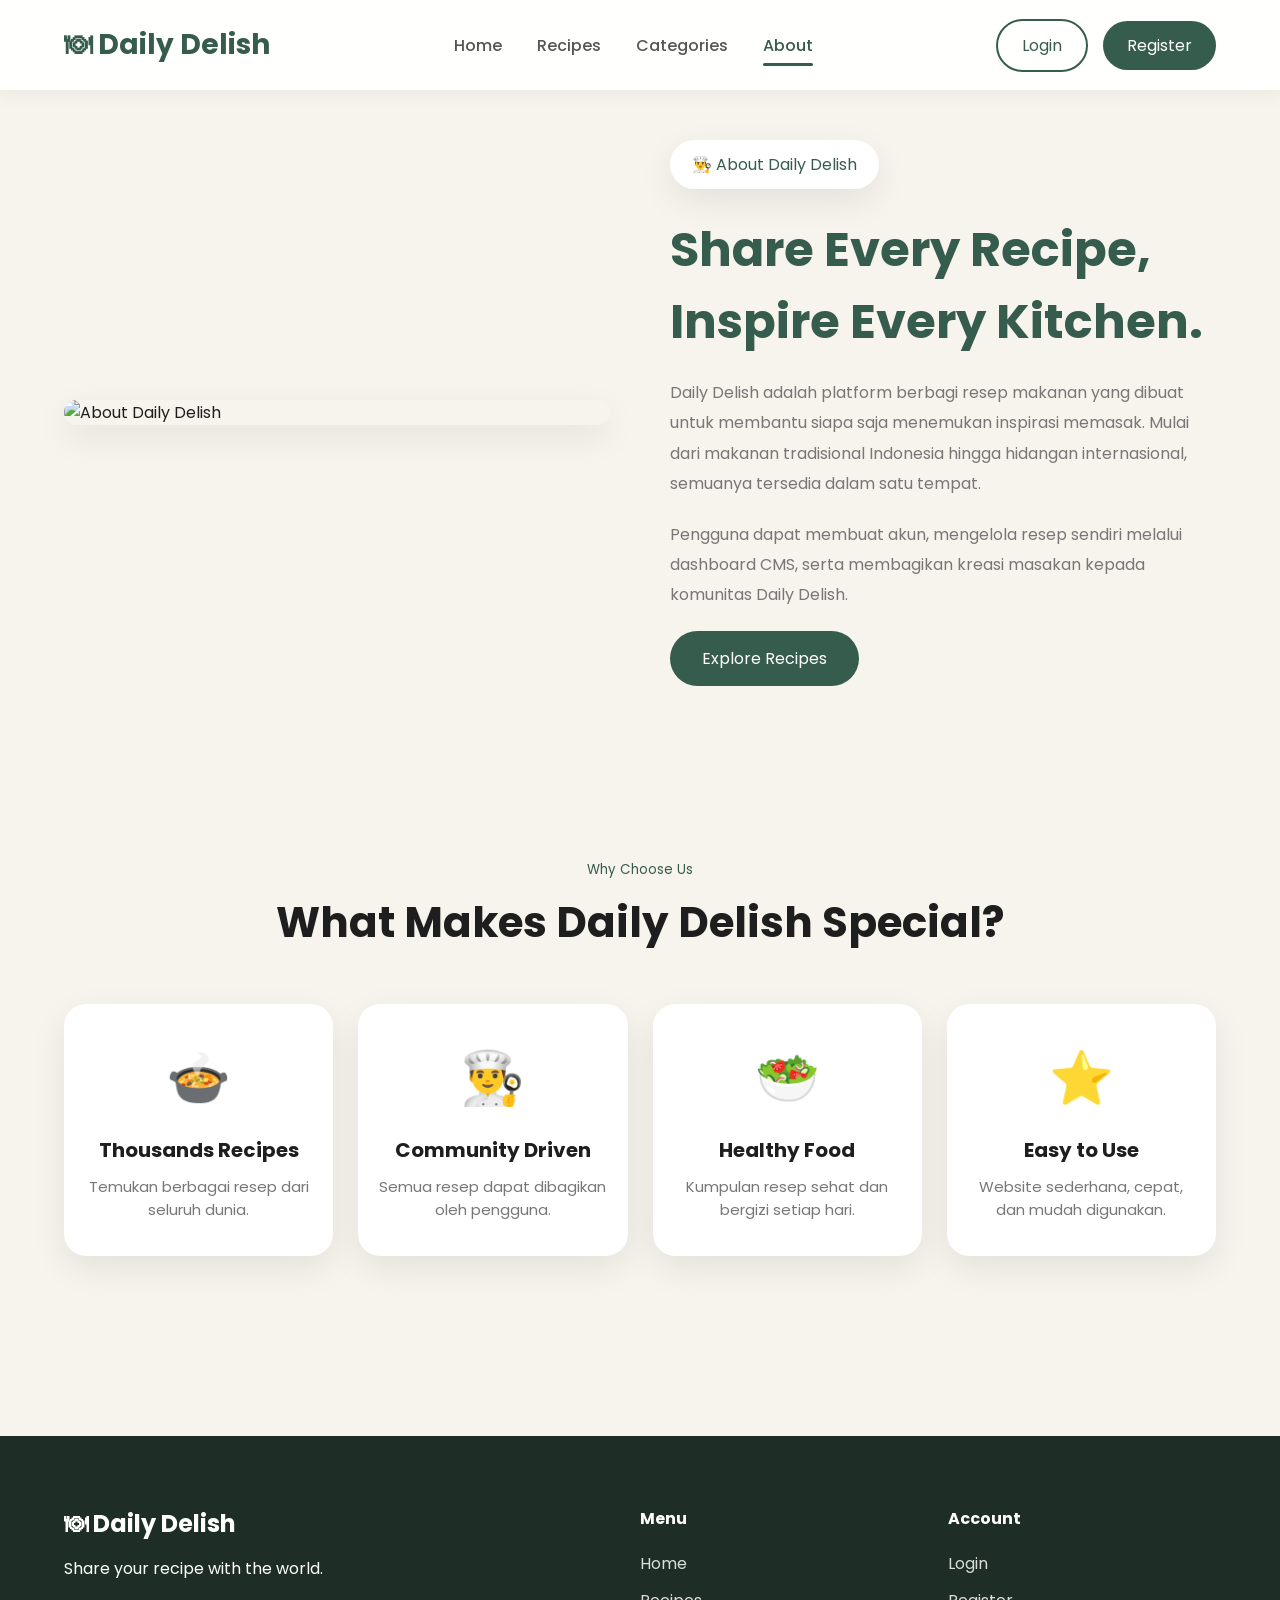
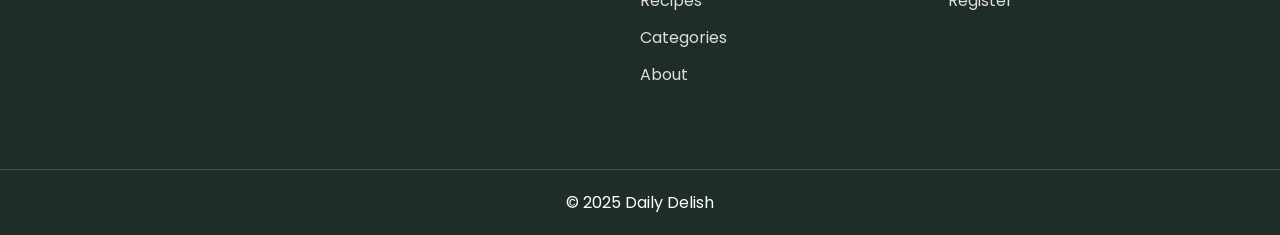
==== about.html @ 96f1b732 "Create about.html" ====
<!DOCTYPE html>
<html lang="id">

<head>

    <meta charset="UTF-8">

    <meta name="viewport" content="width=device-width, initial-scale=1.0">

    <title>About | Daily Delish</title>

    <link rel="stylesheet" href="css/style.css">

    <link href="https://fonts.googleapis.com/css2?family=Poppins:wght@300;400;500;600;700;800&display=swap" rel="stylesheet">

</head>

<body>

<header>

    <div class="container navbar">

        <div class="logo">

            🍽 Daily Delish

        </div>

        <nav>

            <a href="index.html">Home</a>

            <a href="recipes.html">Recipes</a>

            <a href="categories.html">Categories</a>

            <a href="about.html" class="active">About</a>

        </nav>

        <div class="menu">

            <a href="login.html" class="login-btn">Login</a>

            <a href="register.html" class="register-btn">Register</a>

        </div>

    </div>

</header>

<section class="about-section">

    <div class="container about-grid">

        <div>

            <img src="assets/images/about.jpg" alt="About Daily Delish">

        </div>

        <div class="about-text">

            <span class="tag">

                👨‍🍳 About Daily Delish

            </span>

            <h1>

                Share Every Recipe,
                Inspire Every Kitchen.

            </h1>

            <p>

                Daily Delish adalah platform berbagi resep makanan yang dibuat
                untuk membantu siapa saja menemukan inspirasi memasak.
                Mulai dari makanan tradisional Indonesia hingga hidangan
                internasional, semuanya tersedia dalam satu tempat.

            </p>

            <p>

                Pengguna dapat membuat akun, mengelola resep sendiri melalui
                dashboard CMS, serta membagikan kreasi masakan kepada
                komunitas Daily Delish.

            </p>

            <button class="primary">

                Explore Recipes

            </button>

        </div>

    </div>

</section>

<section>

    <div class="container">

        <div class="title-center">

            <small>Why Choose Us</small>

            <h2>What Makes Daily Delish Special?</h2>

        </div>

        <div class="category-grid">

            <div class="category-card">

                <span>🍲</span>

                <h3>Thousands Recipes</h3>

                <p>Temukan berbagai resep dari seluruh dunia.</p>

            </div>

            <div class="category-card">

                <span>👨‍🍳</span>

                <h3>Community Driven</h3>

                <p>Semua resep dapat dibagikan oleh pengguna.</p>

            </div>

            <div class="category-card">

                <span>🥗</span>

                <h3>Healthy Food</h3>

                <p>Kumpulan resep sehat dan bergizi setiap hari.</p>

            </div>

            <div class="category-card">

                <span>⭐</span>

                <h3>Easy to Use</h3>

                <p>Website sederhana, cepat, dan mudah digunakan.</p>

            </div>

        </div>

    </div>

</section>

<footer>

    <div class="container footer">

        <div>

            <h2>🍽 Daily Delish</h2>

            <p>Share your recipe with the world.</p>

        </div>

        <div>

            <h4>Menu</h4>

            <a href="index.html">Home</a>

            <a href="recipes.html">Recipes</a>

            <a href="categories.html">Categories</a>

            <a href="about.html">About</a>

        </div>

        <div>

            <h4>Account</h4>

            <a href="login.html">Login</a>

            <a href="register.html">Register</a>

        </div>

    </div>

    <div class="copyright">

        © 2025 Daily Delish

    </div>

</footer>

</body>

</html>
---- css/style.css ----
/* ===================================
   DAILY DELISH V2.0
=================================== */

@import url('https://fonts.googleapis.com/css2?family=Poppins:wght@300;400;500;600;700;800&display=swap');

/* ==========================
        ROOT
========================== */

:root{

    --primary:#355C4D;
    --primary-dark:#28463A;
    --secondary:#F7F3ED;
    --white:#FFFFFF;
    --black:#1E1E1E;
    --gray:#777777;
    --light:#F9F9F9;
    --orange:#F5A623;

    --radius:22px;

    --shadow:0 12px 35px rgba(0,0,0,.08);

}

/* ==========================
        RESET
========================== */

*{

    margin:0;
    padding:0;
    box-sizing:border-box;

}

html{

    scroll-behavior:smooth;

}

body{

    font-family:"Poppins",sans-serif;
    background:var(--secondary);
    color:var(--black);
    overflow-x:hidden;

}

img{

    width:100%;
    display:block;

}

a{

    text-decoration:none;
    color:inherit;

}

button{

    border:none;
    outline:none;
    cursor:pointer;
    font-family:"Poppins",sans-serif;

}

.container{

    width:90%;
    max-width:1200px;
    margin:auto;

}

/* ==========================
        NAVBAR
========================== */

header{

    position:fixed;
    top:0;
    left:0;
    width:100%;
    height:90px;

    background:rgba(255,255,255,.95);

    backdrop-filter:blur(12px);

    z-index:999;

    box-shadow:0 4px 20px rgba(0,0,0,.05);

}

.navbar{

    height:90px;

    display:flex;

    justify-content:space-between;

    align-items:center;

}

.logo{

    font-size:28px;

    font-weight:700;

    color:var(--primary);

}

nav{

    display:flex;

    gap:35px;

}

nav a{

    position:relative;

    color:#555;

    font-weight:500;

    transition:.3s;

}

nav a:hover{

    color:var(--primary);

}

nav a.active{

    color:var(--primary);

}

nav a.active::after,

nav a:hover::after{

    content:"";

    position:absolute;

    left:0;

    bottom:-8px;

    width:100%;

    height:3px;

    background:var(--primary);

    border-radius:20px;

}

.menu{

    display:flex;

    align-items:center;

    gap:15px;

}

.login-btn{

    padding:12px 24px;

    border:2px solid var(--primary);

    border-radius:50px;

    color:var(--primary);

    transition:.3s;

}

.login-btn:hover{

    background:var(--primary);

    color:white;

}

.register-btn{

    padding:12px 24px;

    background:var(--primary);

    color:white;

    border-radius:50px;

    transition:.3s;

}

.register-btn:hover{

    background:var(--primary-dark);

}

/* ==========================
          HERO
========================== */

.hero{

    padding-top:150px;

    padding-bottom:100px;

}

.hero-container{

    display:grid;

    grid-template-columns:repeat(2,1fr);

    align-items:center;

    gap:70px;

}

.tag{

    display:inline-block;

    padding:12px 22px;

    background:white;

    border-radius:50px;

    color:var(--primary);

    box-shadow:var(--shadow);

    margin-bottom:25px;

}

.hero-left h1{

    font-size:68px;

    line-height:78px;

    margin-bottom:25px;

}

.hero-left p{

    color:var(--gray);

    line-height:1.8;

    margin-bottom:35px;

}

.hero-button{

    display:flex;

    gap:20px;

}

.primary{

    padding:15px 32px;

    background:var(--primary);

    color:white;

    border-radius:50px;

    font-size:16px;

    transition:.3s;

}

.primary:hover{

    background:var(--primary-dark);

}

.secondary{

    padding:15px 32px;

    border-radius:50px;

    border:2px solid var(--primary);

    background:white;

    color:var(--primary);

    transition:.3s;

}

.secondary:hover{

    background:var(--primary);

    color:white;

}

.hero-right img{

    border-radius:30px;

    box-shadow:var(--shadow);

}

/* ==========================
        SECTION TITLE
========================== */

section{

    padding:90px 0;

}

.title{

    display:flex;

    justify-content:space-between;

    align-items:flex-end;

    margin-bottom:40px;

}

.title small{

    color:var(--primary);

}

.title h2{

    font-size:42px;

    margin-top:10px;

}

.title a{

    color:var(--primary);

    font-weight:600;

}

.title-center{

    text-align:center;

    margin-bottom:50px;

}

.title-center small{

    color:var(--primary);

}

.title-center h2{

    font-size:42px;

    margin-top:10px;

}

/* ==========================
      RECIPE CARD
========================== */

.recipe-list{

    display:grid;

    grid-template-columns:repeat(auto-fit,minmax(280px,1fr));

    gap:30px;

}

.recipe-card{

    background:white;

    border-radius:25px;

    overflow:hidden;

    box-shadow:var(--shadow);

    transition:.35s;

}

.recipe-card:hover{

    transform:translateY(-8px);

}

.recipe-card img{

    width:100%;

    height:220px;

    object-fit:cover;

}

.recipe-content{

    padding:22px;

}

.recipe-content h3{

    font-size:22px;

    margin-bottom:12px;

}

.recipe-content p{

    color:var(--gray);

    line-height:1.7;

    margin-bottom:18px;

}

.recipe-info{

    display:flex;

    justify-content:space-between;

    align-items:center;

    margin-bottom:20px;

    color:var(--gray);

    font-size:15px;

}

.recipe-content .primary{

    width:100%;

}


/* ==========================
      CATEGORY
========================== */

.category-grid{

    display:grid;

    grid-template-columns:repeat(auto-fit,minmax(180px,1fr));

    gap:25px;

}

.category-card{

    background:white;

    border-radius:22px;

    padding:35px 20px;

    text-align:center;

    box-shadow:var(--shadow);

    cursor:pointer;

    transition:.35s;

}

.category-card:hover{

    transform:translateY(-8px);

}

.category-card span{

    display:block;

    font-size:52px;

    margin-bottom:18px;

}

.category-card h3{

    font-size:20px;

    margin-bottom:10px;

}

.category-card p{

    color:var(--gray);

    font-size:15px;

}


/* ==========================
      NEWSLETTER
========================== */

.newsletter-box{

    background:var(--primary);

    color:white;

    border-radius:30px;

    padding:60px;

    display:flex;

    justify-content:space-between;

    align-items:center;

    gap:40px;

}

.newsletter-box h2{

    font-size:36px;

    margin-bottom:10px;

}

.newsletter-box p{

    color:#f1f1f1;

}

.newsletter-box form{

    display:flex;

    width:100%;

    max-width:500px;

}

.newsletter-box input{

    flex:1;

    padding:18px;

    border:none;

    border-radius:15px 0 0 15px;

    font-size:15px;

}

.newsletter-box input:focus{

    outline:none;

}

.newsletter-box button{

    padding:18px 28px;

    background:var(--orange);

    color:white;

    border-radius:0 15px 15px 0;

    font-weight:600;

}


/* ==========================
      FOOTER
========================== */

footer{

    background:#1f2d27;

    color:white;

    margin-top:90px;

}

.footer{

    display:grid;

    grid-template-columns:2fr 1fr 1fr;

    gap:40px;

    padding:70px 0;

}

.footer h2{

    margin-bottom:15px;

}

.footer h4{

    margin-bottom:20px;

}

.footer a{

    display:block;

    color:#ddd;

    margin-bottom:12px;

    transition:.3s;

}

.footer a:hover{

    color:white;

}

.copyright{

    text-align:center;

    padding:20px;

    border-top:1px solid rgba(255,255,255,.15);

}


/* ==========================
      RESPONSIVE HOME
========================== */

@media(max-width:992px){

.hero-container{

    grid-template-columns:1fr;

}

.hero-left{

    text-align:center;

}

.hero-button{

    justify-content:center;

}

.hero-left h1{

    font-size:52px;

    line-height:60px;

}

.newsletter-box{

    flex-direction:column;

    text-align:center;

}

.footer{

    grid-template-columns:1fr;

    text-align:center;

}

}

@media(max-width:768px){

.navbar{

    flex-direction:column;

    justify-content:center;

    gap:18px;

    height:auto;

    padding:20px 0;

}

nav{

    flex-wrap:wrap;

    justify-content:center;

}

.menu{

    justify-content:center;

}

.hero{

    padding-top:220px;

}

.hero-left h1{

    font-size:40px;

    line-height:48px;

}

.newsletter-box{

    padding:35px;

}

.newsletter-box form{

    flex-direction:column;

}

.newsletter-box input{

    width:100%;

    border-radius:15px;

    margin-bottom:12px;

}

.newsletter-box button{

    width:100%;

    border-radius:15px;

}

}

/* ==========================
        LOGIN & REGISTER
========================== */

.login-page{

    background:var(--secondary);
    min-height:100vh;

    display:flex;

    justify-content:center;

    align-items:center;

    padding:40px;

}

.login-wrapper{

    width:1100px;

    background:white;

    border-radius:30px;

    overflow:hidden;

    display:grid;

    grid-template-columns:1fr 1fr;

    box-shadow:var(--shadow);

}

.login-image{

    background:var(--primary);

    display:flex;

    justify-content:center;

    align-items:center;

    padding:50px;

}

.login-image img{

    width:90%;
    max-width:420px;

}

.login-card{

    padding:60px;

}

.login-logo{

    text-align:center;

    margin-bottom:35px;

}

.login-logo h2{

    font-size:34px;

    margin-top:15px;

}

.login-logo p{

    color:var(--gray);

    margin-top:8px;

}

.input-group{

    margin-bottom:22px;

}

.input-group label{

    display:block;

    margin-bottom:10px;

    font-weight:600;

}

.input-group input,

.input-group textarea,

.input-group select{

    width:100%;

    padding:15px;

    border:2px solid #ddd;

    border-radius:15px;

    font-size:15px;

    font-family:Poppins;

    transition:.3s;

}

.input-group textarea{

    resize:vertical;

    min-height:140px;

}

.input-group input:focus,

.input-group textarea:focus,

.input-group select:focus{

    outline:none;

    border-color:var(--primary);

}

.login-submit{

    width:100%;

    padding:18px;

    border-radius:15px;

    background:var(--primary);

    color:white;

    font-size:16px;

    font-weight:600;

    transition:.3s;

}

.login-submit:hover{

    background:var(--primary-dark);

}

.register-link{

    text-align:center;

    margin-top:25px;

}

.register-link a{

    color:var(--primary);

    font-weight:600;

}


/* ==========================
        DASHBOARD
========================== */

.dashboard-page{

    background:var(--secondary);

}

.dashboard{

    display:grid;

    grid-template-columns:270px 1fr;

    min-height:100vh;

}


/* Sidebar */

.sidebar{

    background:var(--primary);

    color:white;

    padding:35px;

}

.brand{

    font-size:28px;

    font-weight:700;

    margin-bottom:45px;

}

.sidebar ul{

    list-style:none;

}

.sidebar li{

    padding:16px 18px;

    border-radius:15px;

    margin-bottom:10px;

    cursor:pointer;

    transition:.3s;

}

.sidebar li:hover,

.sidebar li.active{

    background:rgba(255,255,255,.15);

}


/* Content */

.content{

    padding:40px;

}

.topbar{

    display:flex;

    justify-content:space-between;

    align-items:center;

    margin-bottom:30px;

}


/* ==========================
        SEARCH
========================== */

.dashboard-search{

    margin-bottom:30px;

}

.dashboard-search input{

    width:100%;

    max-width:420px;

    padding:15px 20px;

    border:2px solid #ddd;

    border-radius:15px;

    font-size:15px;

}

.dashboard-search input:focus{

    outline:none;

    border-color:var(--primary);

}


/* ==========================
        STAT CARD
========================== */

.stats{

    display:grid;

    grid-template-columns:repeat(3,1fr);

    gap:20px;

    margin-bottom:35px;

}

.stat-card{

    background:white;

    border-radius:22px;

    padding:30px;

    box-shadow:var(--shadow);

}

.stat-card h3{

    font-size:42px;

    color:var(--primary);

}

.stat-card p{

    color:var(--gray);

    margin-top:8px;

}


/* ==========================
        TABLE
========================== */

.table-box{

    background:white;

    padding:25px;

    border-radius:22px;

    box-shadow:var(--shadow);

}

.table-header{

    display:flex;

    justify-content:space-between;

    align-items:center;

    margin-bottom:20px;

}

table{

    width:100%;

    border-collapse:collapse;

}

th{

    text-align:left;

    padding:15px;

    border-bottom:2px solid #eee;

}

td{

    padding:15px;

    border-bottom:1px solid #eee;

}

td img{

    width:80px;

    height:80px;

    object-fit:cover;

    border-radius:12px;

}

.edit{

    background:#F5A623;

    color:white;

    padding:10px 16px;

    border-radius:10px;

    margin-right:8px;

}

.delete{

    background:#E74C3C;

    color:white;

    padding:10px 16px;

    border-radius:10px;

}


/* ==========================
      FORM CARD
========================== */

.form-card{

    background:white;

    padding:35px;

    border-radius:25px;

    box-shadow:var(--shadow);

    margin-top:25px;

}


/* ==========================
      IMAGE PREVIEW
========================== */

.image-preview{

    margin-top:20px;

}

.image-preview img{

    width:100%;

    max-width:350px;

    height:220px;

    object-fit:cover;

    border-radius:20px;

    border:2px dashed #ddd;

}


/* ==========================
      RESPONSIVE
========================== */

@media(max-width:992px){

.dashboard{

    grid-template-columns:1fr;

}

.sidebar{

    display:none;

}

.stats{

    grid-template-columns:1fr;

}

.topbar{

    flex-direction:column;

    align-items:flex-start;

    gap:20px;

}

.login-wrapper{

    grid-template-columns:1fr;

}

.login-image{

    display:none;

}

}

@media(max-width:768px){

.content{

    padding:20px;

}

.table-box{

    overflow-x:auto;

}

table{

    min-width:700px;

}

}

/* ===================================
      RECIPE DETAIL
=================================== */

.recipe-detail{

    padding:140px 0 80px;

}

.recipe-detail .container{

    display:grid;

    grid-template-columns:1fr 1fr;

    gap:60px;

    align-items:start;

}

.detail-image img{

    width:100%;

    border-radius:25px;

    box-shadow:var(--shadow);

}

.detail-content h1{

    font-size:48px;

    margin-bottom:20px;

    color:var(--primary);

}

.detail-content p{

    line-height:1.8;

    color:var(--gray);

    margin-bottom:20px;

}

.detail-info{

    display:flex;

    flex-wrap:wrap;

    gap:15px;

    margin-bottom:25px;

}

.detail-info span{

    background:white;

    padding:10px 18px;

    border-radius:50px;

    box-shadow:var(--shadow);

    font-size:14px;

}

.detail-content h2{

    margin-top:30px;

    margin-bottom:15px;

    color:var(--primary);

}

.detail-content ul{

    padding-left:20px;

}

.detail-content li{

    margin-bottom:12px;

    line-height:1.8;

}

/* ===================================
        RECIPES PAGE
=================================== */

.catalog-hero{

    padding:140px 0 60px;

    text-align:center;

}

.catalog-hero h1{

    font-size:50px;

    color:var(--primary);

    margin-bottom:15px;

}

.catalog-hero p{

    color:var(--gray);

    max-width:650px;

    margin:auto;

}

.catalog-search{

    display:flex;

    justify-content:center;

    margin-bottom:50px;

}

.catalog-search input{

    width:100%;

    max-width:550px;

    padding:16px 20px;

    border:2px solid #ddd;

    border-radius:50px;

    font-size:16px;

}

.catalog-search input:focus{

    outline:none;

    border-color:var(--primary);

}

/* ===================================
      ABOUT PAGE
=================================== */

.about-section{

    padding:140px 0 80px;

}

.about-grid{

    display:grid;

    grid-template-columns:1fr 1fr;

    gap:60px;

    align-items:center;

}

.about-grid img{

    border-radius:30px;

    box-shadow:var(--shadow);

}

.about-text h1{

    font-size:48px;

    color:var(--primary);

    margin-bottom:20px;

}

.about-text p{

    color:var(--gray);

    line-height:1.9;

    margin-bottom:20px;

}

/* ===================================
      CONTACT PAGE
=================================== */

.contact-section{

    padding:140px 0 80px;

}

.contact-card{

    max-width:800px;

    margin:auto;

    background:white;

    padding:50px;

    border-radius:30px;

    box-shadow:var(--shadow);

}

.contact-card h1{

    text-align:center;

    margin-bottom:15px;

    color:var(--primary);

}

.contact-card p{

    text-align:center;

    color:var(--gray);

    margin-bottom:35px;

}

.contact-card textarea{

    min-height:180px;

}

.contact-card button{

    width:100%;

}

/* ===================================
      ANIMATION
=================================== */

.fade-up{

    animation:fadeUp .8s ease;

}

@keyframes fadeUp{

    from{

        opacity:0;

        transform:translateY(40px);

    }

    to{

        opacity:1;

        transform:translateY(0);

    }

}

/* ===================================
      SCROLLBAR
=================================== */

::-webkit-scrollbar{

    width:10px;

}

::-webkit-scrollbar-track{

    background:#ececec;

}

::-webkit-scrollbar-thumb{

    background:var(--primary);

    border-radius:20px;

}

::-webkit-scrollbar-thumb:hover{

    background:var(--primary-dark);

}

/* ===================================
      MOBILE
=================================== */

@media(max-width:900px){

.recipe-detail .container{

grid-template-columns:1fr;

}

.about-grid{

grid-template-columns:1fr;

}

.detail-content h1{

font-size:36px;

}

.about-text h1{

font-size:36px;

}

.catalog-hero h1{

font-size:38px;

}

.contact-card{

padding:30px;

}

}
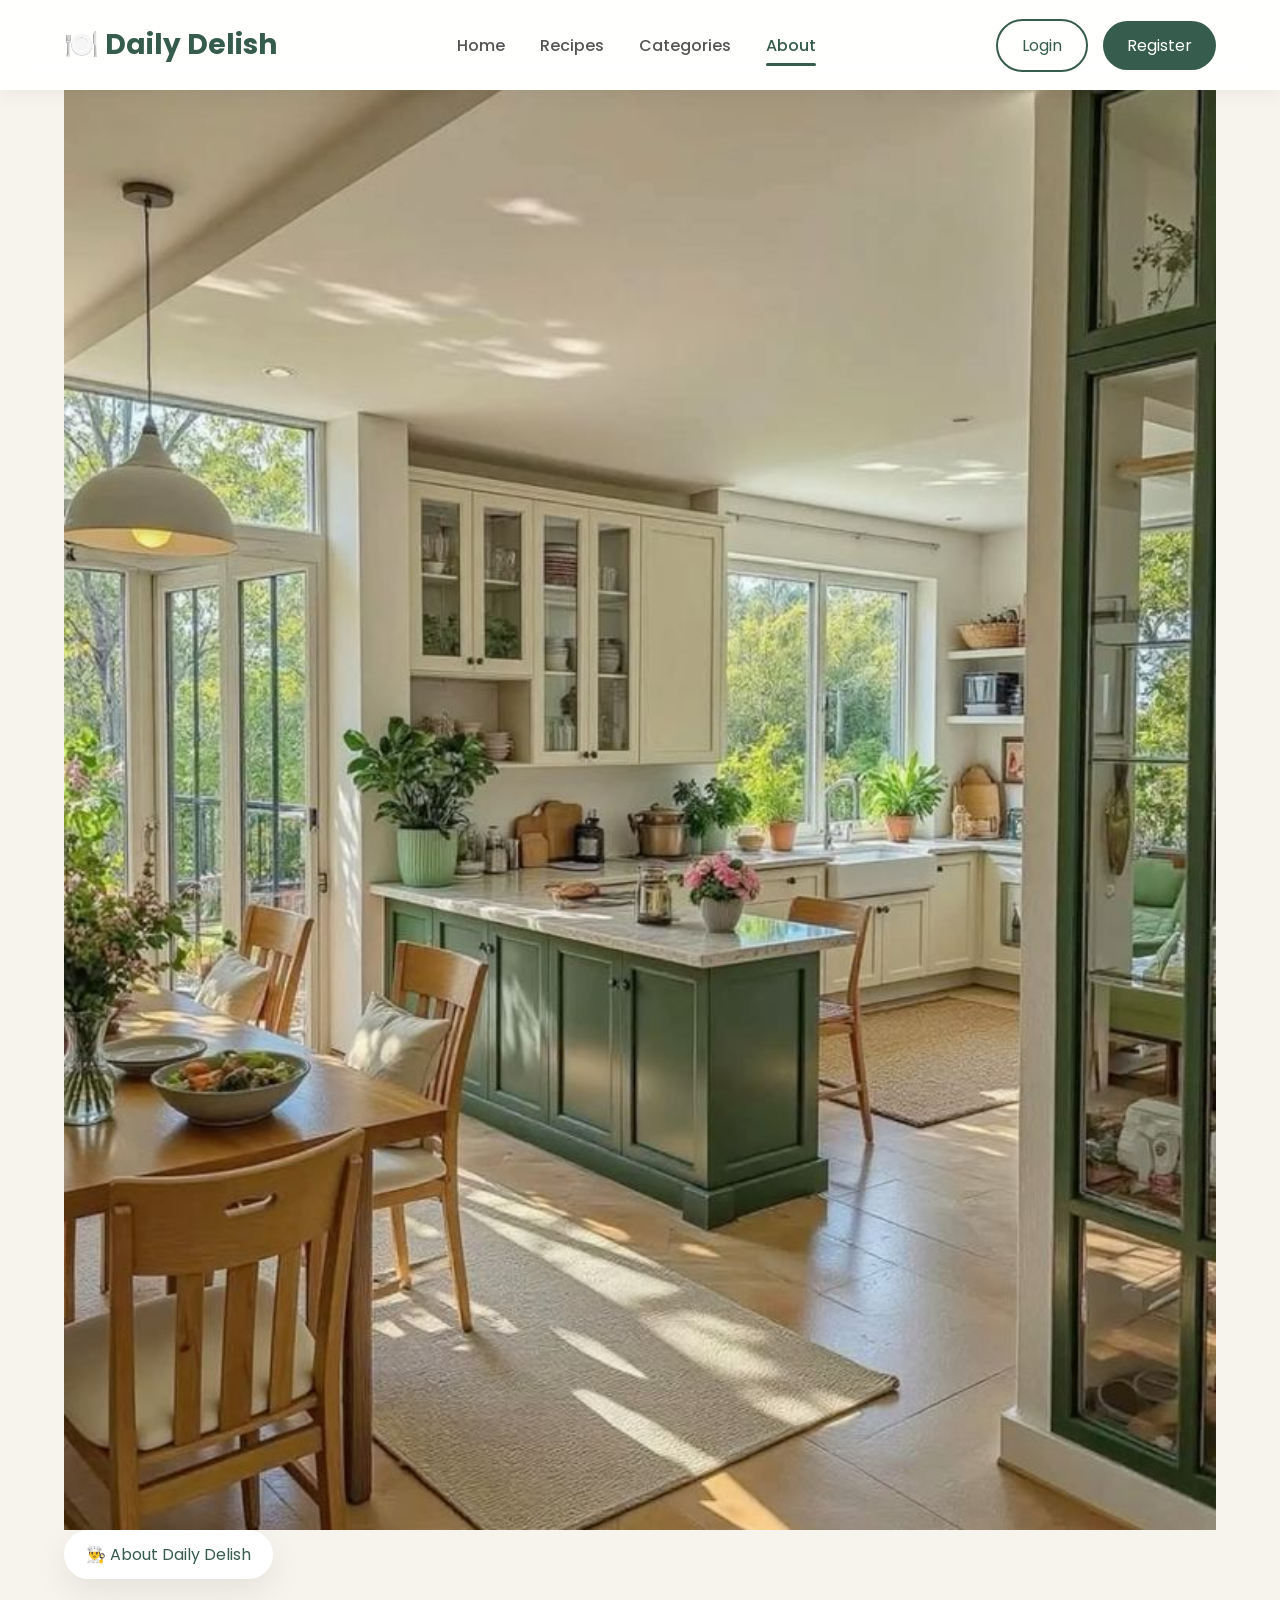
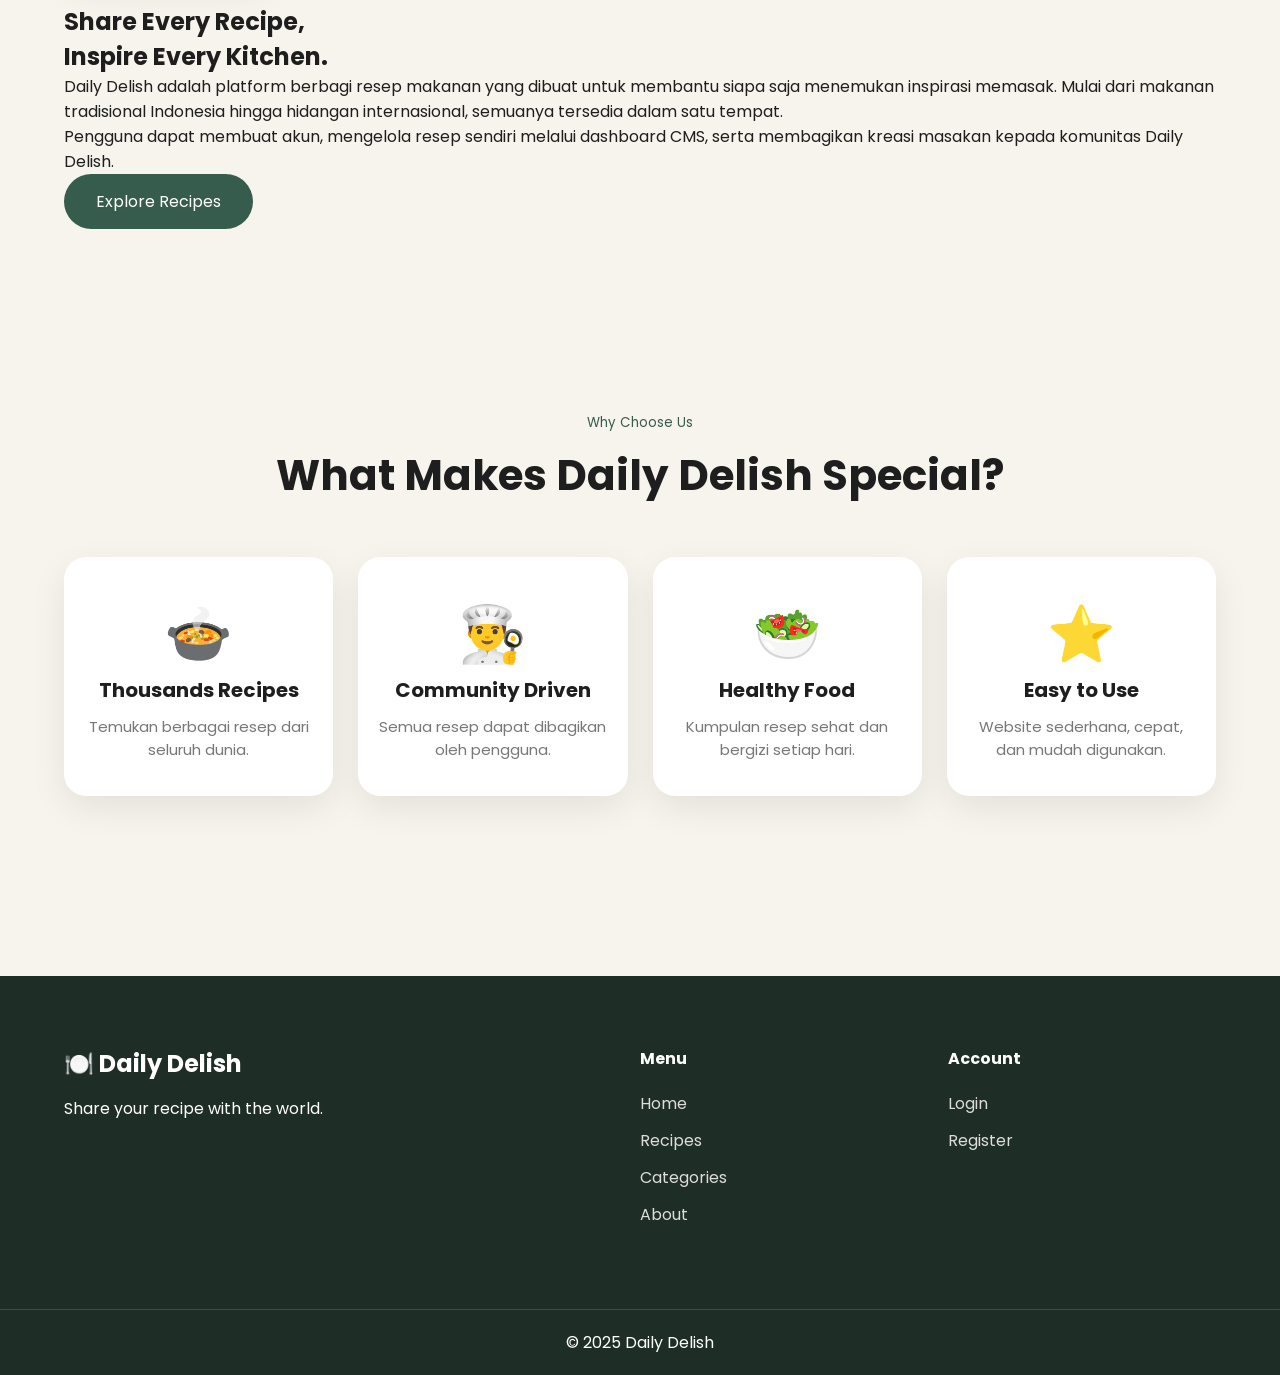
==== commit eb347743: "Update about.html" ====
--- a/about.html
+++ b/about.html
@@ -23,7 +23,7 @@
 
         <div class="logo">
 
-            🍽 Daily Delish
+            🍽️ Daily Delish
 
         </div>
 
@@ -55,12 +55,14 @@
 
     <div class="container about-grid">
 
-        <div>
+        <!-- Gambar -->
+        <div class="about-image">
 
             <img src="assets/images/about.jpg" alt="About Daily Delish">
 
         </div>
 
+        <!-- Konten -->
         <div class="about-text">
 
             <span class="tag">
@@ -72,6 +74,7 @@
             <h1>
 
                 Share Every Recipe,
+                <br>
                 Inspire Every Kitchen.
 
             </h1>
@@ -93,7 +96,9 @@
 
             </p>
 
-            <button class="primary">
+            <button
+                class="primary"
+                onclick="location.href='recipes.html'">
 
                 Explore Recipes
 
@@ -121,7 +126,7 @@
 
             <div class="category-card">
 
-                <span>🍲</span>
+                <div style="font-size:55px;">🍲</div>
 
                 <h3>Thousands Recipes</h3>
 
@@ -131,7 +136,7 @@
 
             <div class="category-card">
 
-                <span>👨‍🍳</span>
+                <div style="font-size:55px;">👨‍🍳</div>
 
                 <h3>Community Driven</h3>
 
@@ -141,7 +146,7 @@
 
             <div class="category-card">
 
-                <span>🥗</span>
+                <div style="font-size:55px;">🥗</div>
 
                 <h3>Healthy Food</h3>
 
@@ -151,7 +156,7 @@
 
             <div class="category-card">
 
-                <span>⭐</span>
+                <div style="font-size:55px;">⭐</div>
 
                 <h3>Easy to Use</h3>
 
@@ -171,7 +176,7 @@
 
         <div>
 
-            <h2>🍽 Daily Delish</h2>
+            <h2>🍽️ Daily Delish</h2>
 
             <p>Share your recipe with the world.</p>
 
--- a/css/style.css
+++ b/css/style.css
@@ -1542,7 +1542,7 @@
 
 .catalog-hero h1{
 
-    font-size:50px;
+    font-size:48px;
 
     color:var(--primary);
 
@@ -1552,13 +1552,17 @@
 
 .catalog-hero p{
 
+    max-width:650px;
+
+    margin:auto;
+
     color:var(--gray);
 
-    max-width:650px;
-
-    margin:auto;
-
-}
+    line-height:1.8;
+
+}
+
+/* SEARCH */
 
 .catalog-search{
 
@@ -1566,81 +1570,69 @@
 
     justify-content:center;
 
-    margin-bottom:50px;
-
-}
-
-.catalog-search input{
+    margin:50px 0;
+
+}
+
+.search-box{
 
     width:100%;
 
-    max-width:550px;
-
-    padding:16px 20px;
-
-    border:2px solid #ddd;
+    max-width:700px;
+
+    background:white;
+
+    display:flex;
+
+    align-items:center;
+
+    border-radius:60px;
+
+    box-shadow:0 12px 35px rgba(0,0,0,.08);
+
+    padding:8px;
+
+}
+
+.search-box input{
+
+    flex:1;
+
+    border:none;
+
+    outline:none;
+
+    padding:18px 24px;
+
+    font-size:16px;
+
+    background:transparent;
+
+}
+
+.search-box button{
+
+    padding:16px 30px;
+
+    background:#355C4D;
+
+    color:white;
+
+    border:none;
 
     border-radius:50px;
 
-    font-size:16px;
-
-}
-
-.catalog-search input:focus{
-
-    outline:none;
-
-    border-color:var(--primary);
-
-}
-
-/* ===================================
-      ABOUT PAGE
-=================================== */
-
-.about-section{
-
-    padding:140px 0 80px;
-
-}
-
-.about-grid{
-
-    display:grid;
-
-    grid-template-columns:1fr 1fr;
-
-    gap:60px;
-
-    align-items:center;
-
-}
-
-.about-grid img{
-
-    border-radius:30px;
-
-    box-shadow:var(--shadow);
-
-}
-
-.about-text h1{
-
-    font-size:48px;
-
-    color:var(--primary);
-
-    margin-bottom:20px;
-
-}
-
-.about-text p{
-
-    color:var(--gray);
-
-    line-height:1.9;
-
-    margin-bottom:20px;
+    font-size:15px;
+
+    font-weight:600;
+
+    transition:.3s;
+
+}
+
+.search-box button:hover{
+
+    background:#28463A;
 
 }
 
@@ -1805,3 +1797,57 @@
 }
 
 }
+
+/* ==========================
+      FILTER BUTTON
+========================== */
+
+.filter-category{
+
+    display:flex;
+
+    justify-content:center;
+
+    flex-wrap:wrap;
+
+    gap:15px;
+
+    margin-bottom:50px;
+
+}
+
+.filter-category button{
+
+    padding:12px 24px;
+
+    border:none;
+
+    background:white;
+
+    border-radius:50px;
+
+    box-shadow:var(--shadow);
+
+    font-size:15px;
+
+    cursor:pointer;
+
+    transition:.3s;
+
+}
+
+.filter-category button:hover{
+
+    background:#355C4D;
+
+    color:white;
+
+}
+
+.filter-category .active{
+
+    background:#355C4D;
+
+    color:white;
+
+}
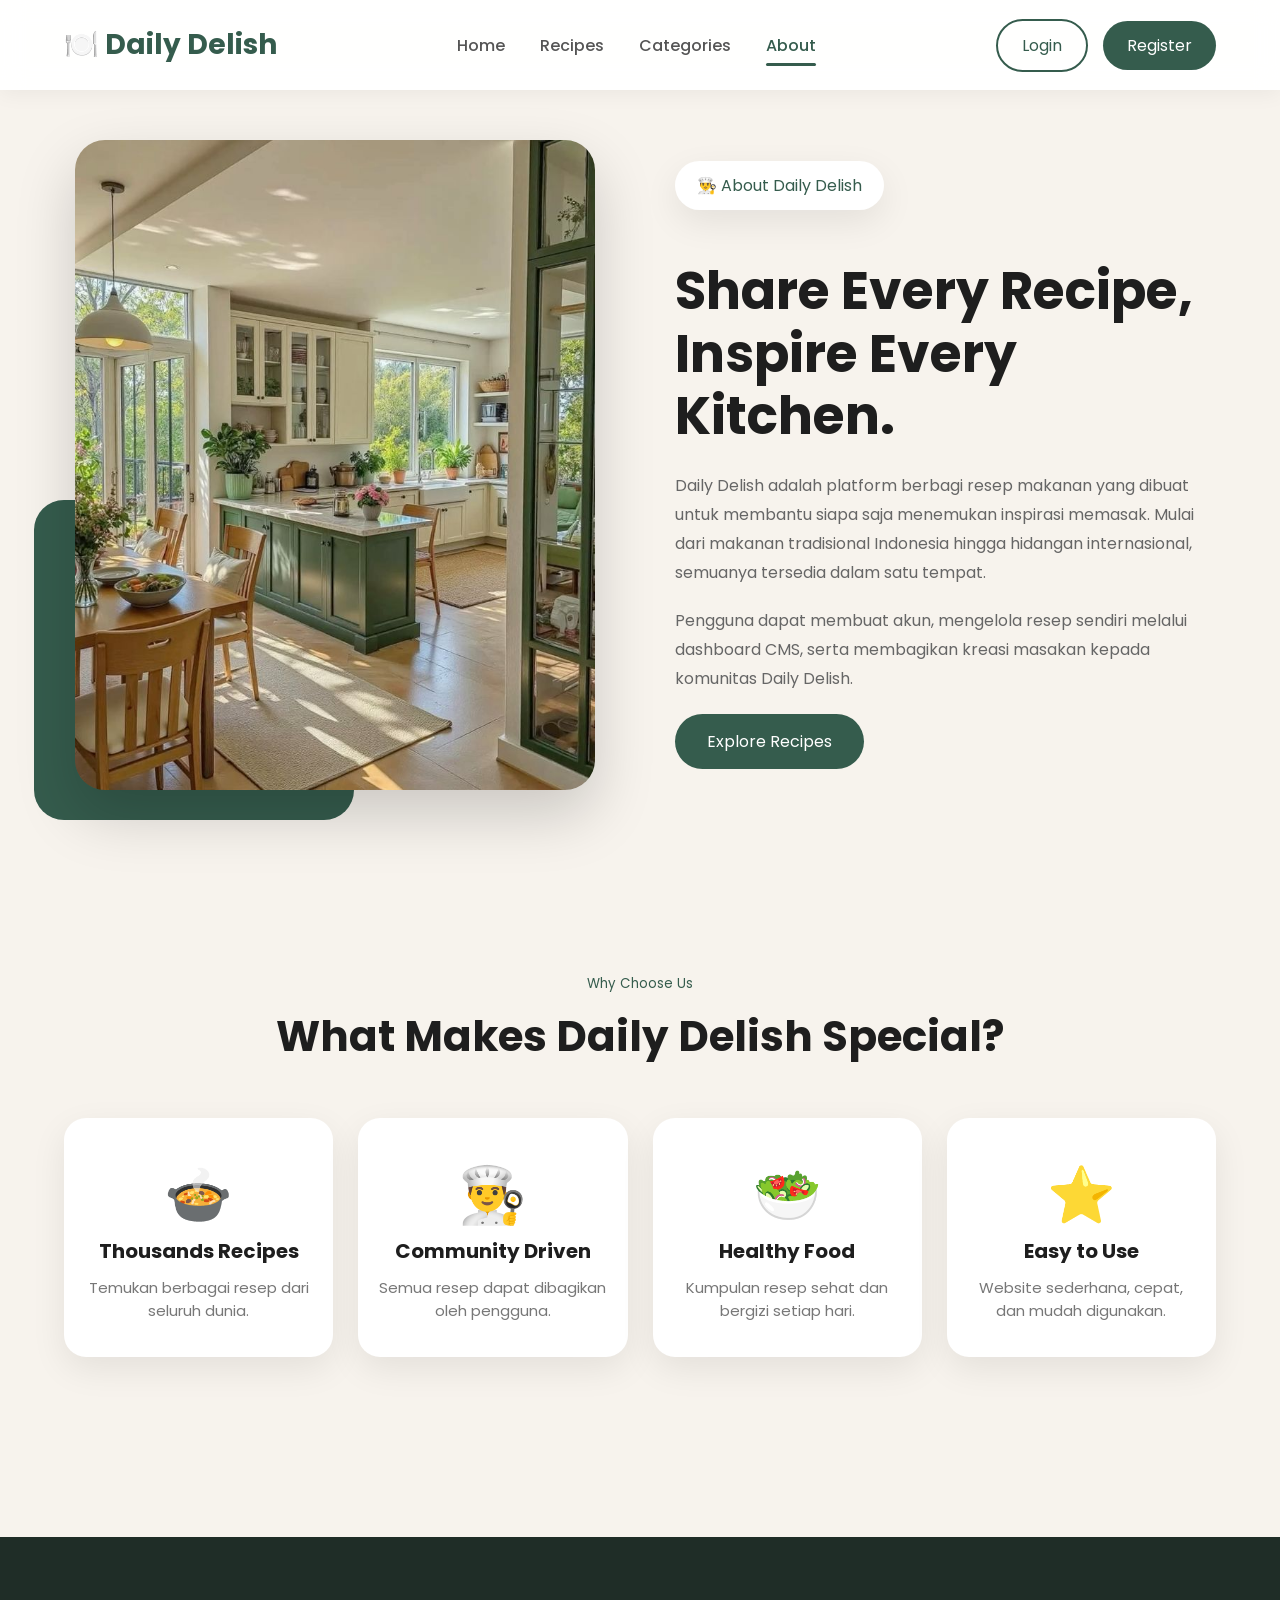
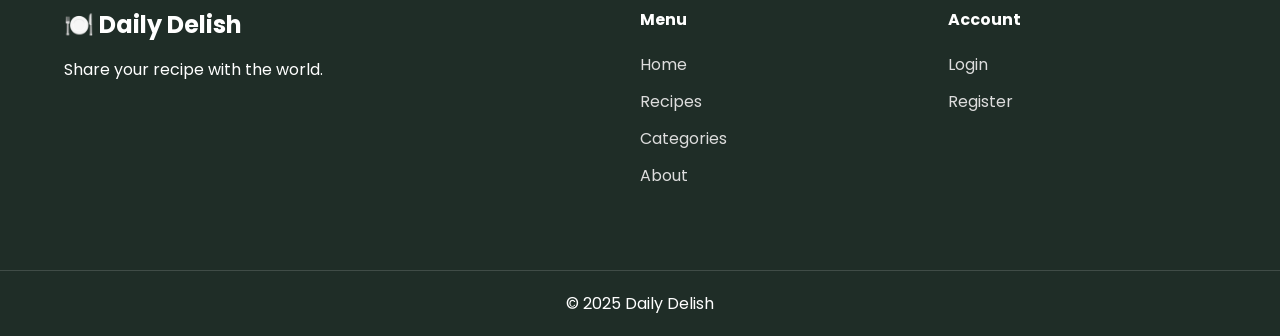
==== commit a427b303: "Update about.html" ====
--- a/about.html
+++ b/about.html
@@ -215,6 +215,7 @@
     </div>
 
 </footer>
+    <script src="js/auth.js"></script>
 
 </body>
 
--- a/css/style.css
+++ b/css/style.css
@@ -1851,3 +1851,84 @@
     color:white;
 
 }
+
+/* ===================================
+        ABOUT PAGE
+=================================== */
+
+.about-section{
+    padding:140px 0 90px;
+}
+
+.about-grid{
+    display:grid;
+    grid-template-columns:1fr 1fr;
+    gap:70px;
+    align-items:center;
+}
+
+.about-image{
+    position:relative;
+    display:flex;
+    justify-content:center;
+    align-items:center;
+}
+
+.about-image::before{
+    content:"";
+    position:absolute;
+    width:320px;
+    height:320px;
+    background:#355C4D;
+    border-radius:30px;
+    left:-30px;
+    bottom:-30px;
+    z-index:-1;
+}
+
+.about-image img{
+    width:100%;
+    max-width:520px;
+    border-radius:30px;
+    object-fit:cover;
+    box-shadow:0 25px 60px rgba(0,0,0,.18);
+    transition:.4s;
+}
+
+.about-image img:hover{
+    transform:translateY(-8px) scale(1.02);
+}
+
+.about-text h1{
+    font-size:52px;
+    line-height:1.2;
+    margin:25px 0;
+}
+
+.about-text p{
+    color:#666;
+    line-height:1.8;
+    margin-bottom:20px;
+}
+
+@media(max-width:900px){
+
+.about-grid{
+    grid-template-columns:1fr;
+    text-align:center;
+}
+
+.about-image::before{
+    display:none;
+}
+
+.about-image img{
+    max-width:400px;
+    margin:auto;
+}
+
+.about-text h1{
+    font-size:38px;
+}
+
+}
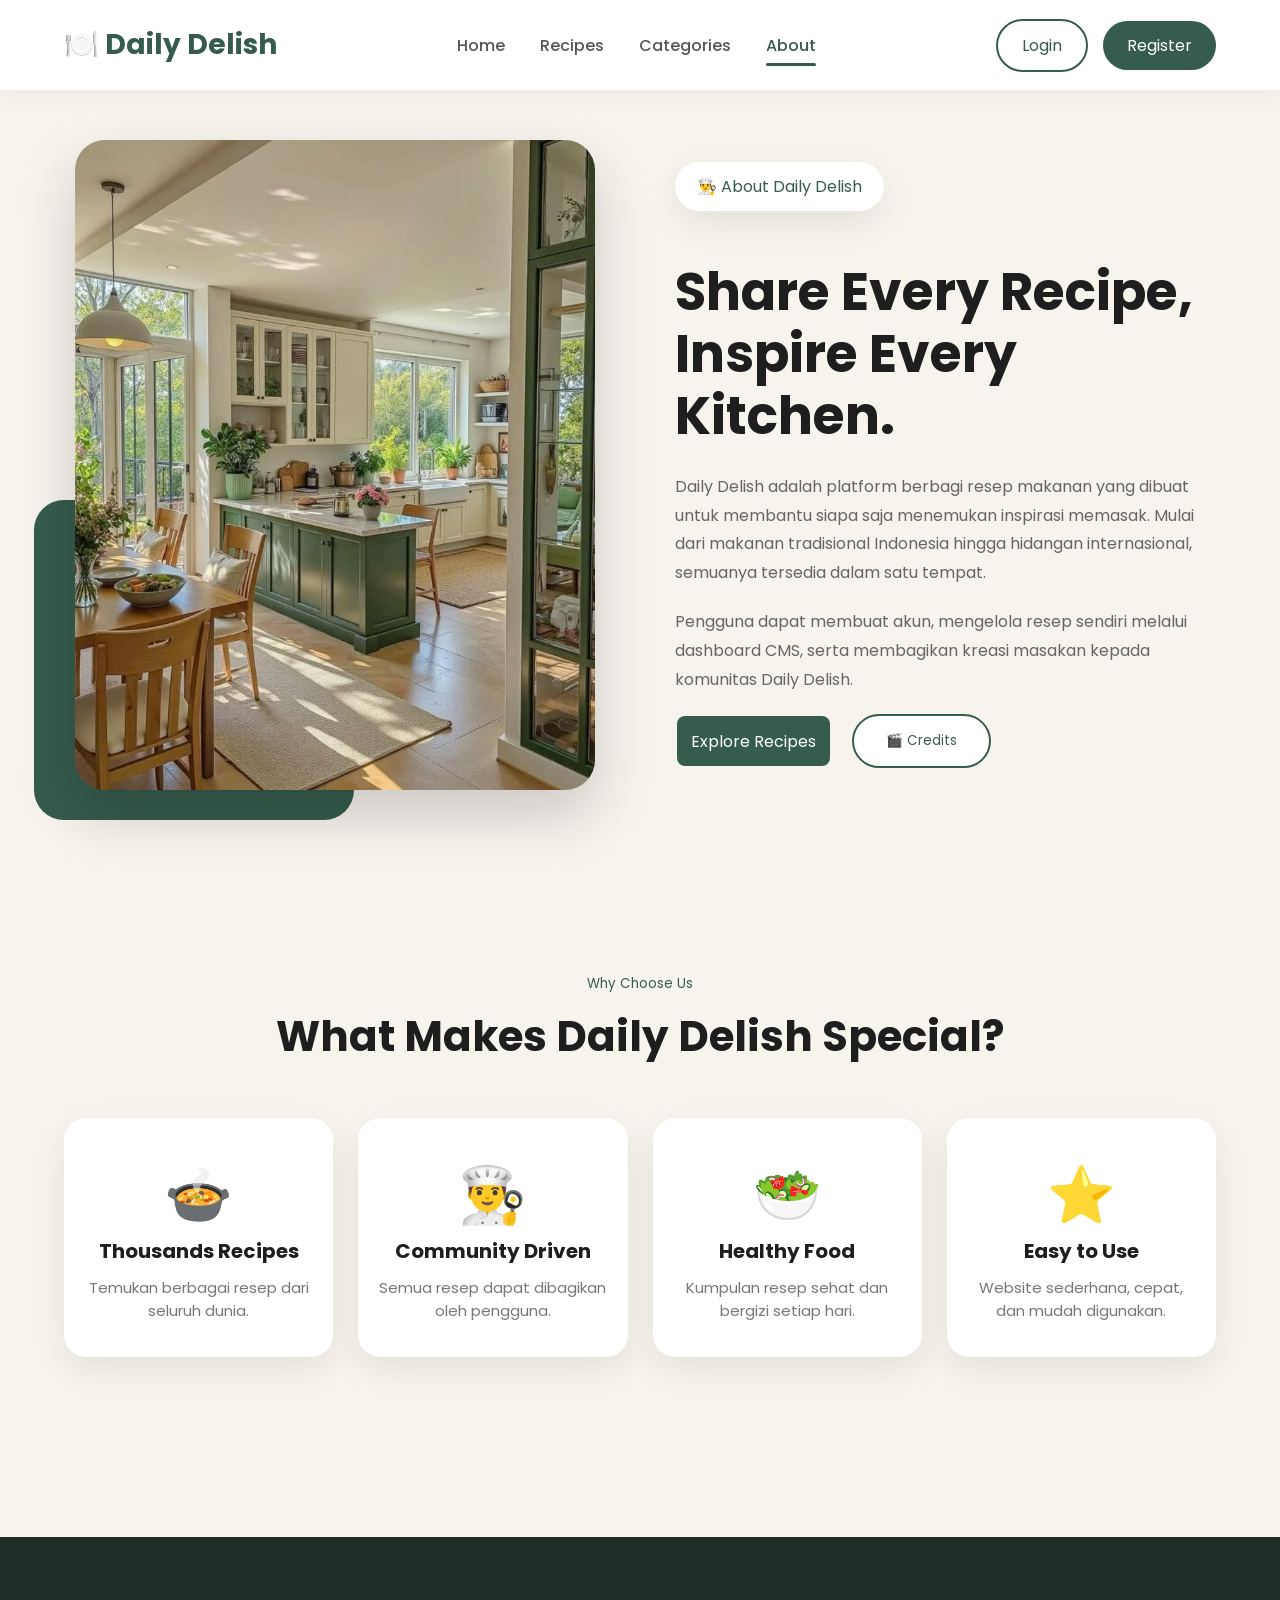
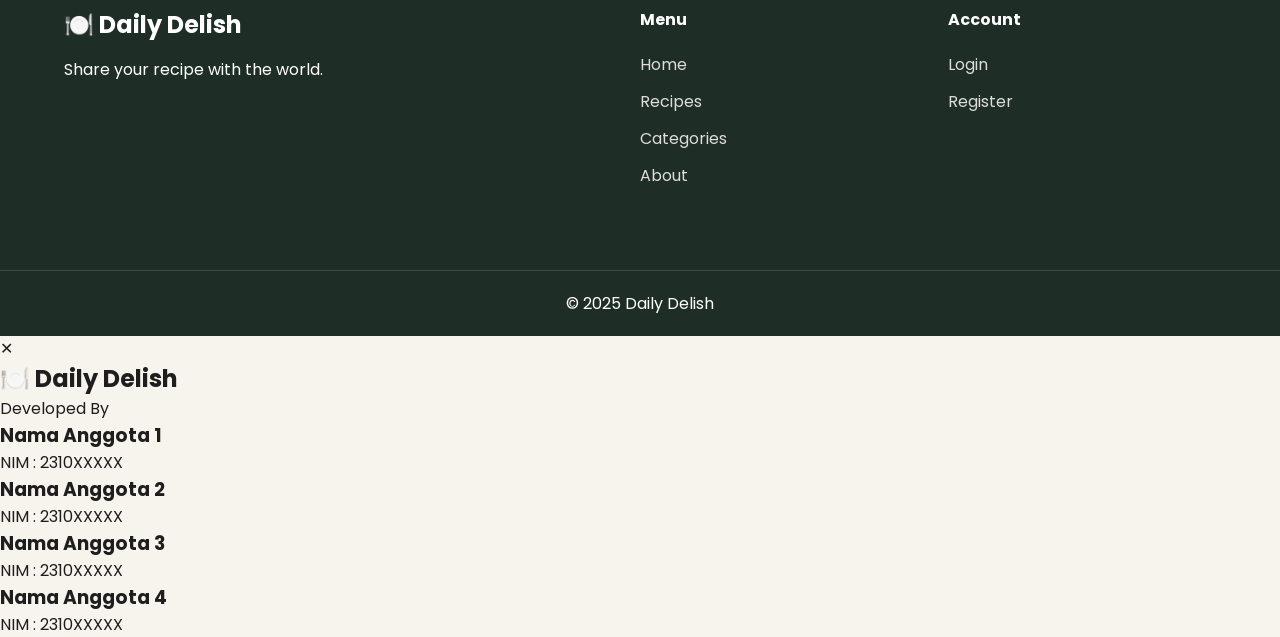
==== commit 82fc6688: "Update about.html" ====
--- a/about.html
+++ b/about.html
@@ -96,13 +96,26 @@
 
             </p>
 
-            <button
-                class="primary"
-                onclick="location.href='recipes.html'">
-
-                Explore Recipes
-
-            </button>
+            <div class="hero-button">
+
+    <button
+        class="primary"
+        onclick="location.href='recipes.html'">
+
+        Explore Recipes
+
+    </button>
+
+    <button
+        class="secondary"
+        onclick="openCredits()">
+
+        🎬 Credits
+
+    </button>
+
+            </div>
+
 
         </div>
 
@@ -215,6 +228,68 @@
     </div>
 
 </footer>
+    <div id="creditModal" class="credit-modal">
+
+    <div class="credit-card">
+
+        <span class="close-credit" onclick="closeCredits()">✕</span>
+
+        <h2>🍽️ Daily Delish</h2>
+
+        <p class="credit-subtitle">
+            Developed By
+        </p>
+
+        <div class="credit-item">
+            <h3>Nama Anggota 1</h3>
+            <p>NIM : 2310XXXXX</p>
+        </div>
+
+        <div class="credit-item">
+            <h3>Nama Anggota 2</h3>
+            <p>NIM : 2310XXXXX</p>
+        </div>
+
+        <div class="credit-item">
+            <h3>Nama Anggota 3</h3>
+            <p>NIM : 2310XXXXX</p>
+        </div>
+
+        <div class="credit-item">
+            <h3>Nama Anggota 4</h3>
+            <p>NIM : 2310XXXXX</p>
+        </div>
+
+    </div>
+
+    </div>
+    <script>
+
+function openCredits(){
+
+    document.getElementById("creditModal").classList.add("show");
+
+}
+
+function closeCredits(){
+
+    document.getElementById("creditModal").classList.remove("show");
+
+}
+
+window.onclick = function(e){
+
+    const modal = document.getElementById("creditModal");
+
+    if(e.target === modal){
+
+        closeCredits();
+
+    }
+
+}
+
+    </script>
     <script src="js/auth.js"></script>
 
 </body>
--- a/css/style.css
+++ b/css/style.css
@@ -1,4 +1,4 @@
-/* ===================================
+/* ==================================
    DAILY DELISH V2.0
 =================================== */
 
@@ -1932,3 +1932,829 @@
 }
 
 }
+
+/* ===============================
+   DASHBOARD TOPBAR
+=============================== */
+
+.topbar{
+
+display:flex;
+justify-content:space-between;
+align-items:center;
+gap:20px;
+margin-bottom:30px;
+
+}
+
+.topbar-right{
+
+display:flex;
+align-items:center;
+gap:18px;
+
+}
+
+/* ===============================
+   PROFILE
+=============================== */
+
+.profile-menu{
+
+position:relative;
+
+}
+
+.profile-btn{
+
+display:flex;
+align-items:center;
+gap:10px;
+cursor:pointer;
+padding:8px 14px;
+background:#fff;
+border-radius:50px;
+box-shadow:0 5px 18px rgba(0,0,0,.08);
+transition:.3s;
+
+}
+
+.profile-btn:hover{
+
+transform:translateY(-2px);
+
+}
+
+.profile-btn img{
+
+width:42px;
+height:42px;
+border-radius:50%;
+object-fit:cover;
+border:2px solid #ff7a00;
+
+}
+
+.profile-btn span{
+
+font-weight:600;
+
+}
+
+/* ===============================
+   DROPDOWN
+=============================== */
+
+.profile-dropdown{
+
+position:absolute;
+top:60px;
+right:0;
+width:220px;
+background:#fff;
+border-radius:14px;
+box-shadow:0 12px 35px rgba(0,0,0,.12);
+overflow:hidden;
+
+display:none;
+z-index:999;
+
+}
+
+.profile-dropdown.show{
+
+display:block;
+
+}
+
+.profile-dropdown a{
+
+display:block;
+padding:14px 18px;
+text-decoration:none;
+color:#333;
+transition:.25s;
+
+}
+
+.profile-dropdown a:hover{
+
+background:#fff4ec;
+color:#ff7a00;
+
+}
+
+/* ===============================
+   TABLE
+=============================== */
+
+.table-box{
+
+background:#fff;
+border-radius:18px;
+padding:20px;
+box-shadow:0 8px 25px rgba(0,0,0,.06);
+
+}
+
+.table-box table{
+
+width:100%;
+border-collapse:collapse;
+
+}
+
+.table-box th{
+
+background:#fff7f2;
+padding:15px;
+text-align:left;
+
+}
+
+.table-box td{
+
+padding:14px;
+border-bottom:1px solid #eee;
+
+}
+
+.table-box img{
+
+width:70px;
+height:70px;
+border-radius:12px;
+object-fit:cover;
+
+}
+
+/* ===============================
+   ACTION BUTTON
+=============================== */
+
+.edit,
+.delete,
+.primary{
+
+border:none;
+border-radius:8px;
+padding:8px 14px;
+cursor:pointer;
+margin:2px;
+
+}
+
+.edit{
+
+background:#ffc107;
+color:#222;
+
+}
+
+.delete{
+
+background:#e53935;
+color:#fff;
+
+}
+
+/* ===================================
+        MOBILE IMPROVEMENT V4
+=================================== */
+
+@media (max-width:768px){
+
+/* ==========================
+        HEADER
+========================== */
+
+header{
+    height:70px;
+    padding:0;
+}
+
+.navbar{
+    height:70px;
+    display:flex;
+    align-items:center;
+    justify-content:space-between;
+}
+
+.logo{
+    font-size:22px;
+}
+
+/* ==========================
+      HAMBURGER
+========================== */
+
+.menu-btn{
+    display:flex;
+    align-items:center;
+    justify-content:center;
+    width:45px;
+    height:45px;
+    border:none;
+    background:#355C4D;
+    color:#fff;
+    font-size:24px;
+    border-radius:12px;
+    cursor:pointer;
+}
+
+/* sembunyikan menu desktop */
+
+nav,
+.menu{
+    display:none;
+}
+
+/* ==========================
+        HERO
+========================== */
+
+.hero{
+    padding-top:120px;
+}
+
+.hero-container{
+    grid-template-columns:1fr;
+    gap:40px;
+}
+
+.hero-left{
+    text-align:center;
+}
+
+.hero-left h1{
+    font-size:34px;
+    line-height:45px;
+}
+
+.hero-left p{
+    font-size:15px;
+}
+
+.hero-button{
+    flex-direction:column;
+    gap:15px;
+}
+
+.primary,
+.secondary{
+    width:100%;
+}
+
+/* ==========================
+      SECTION
+========================== */
+
+section{
+    padding:60px 0;
+}
+
+.title,
+.title-center{
+    text-align:center;
+}
+
+.title{
+    flex-direction:column;
+    gap:15px;
+    align-items:center;
+}
+
+.title h2,
+.title-center h2{
+    font-size:30px;
+}
+
+/* ==========================
+      RECIPE
+========================== */
+
+.recipe-list{
+    grid-template-columns:1fr;
+}
+
+/* ==========================
+      CATEGORY
+========================== */
+
+.category-grid{
+    grid-template-columns:repeat(2,1fr);
+}
+
+/* ==========================
+      DASHBOARD
+========================== */
+
+.dashboard{
+    grid-template-columns:1fr;
+}
+
+.sidebar{
+    display:none;
+}
+
+.content{
+    padding:18px;
+}
+
+.topbar{
+    flex-direction:column;
+    align-items:flex-start;
+}
+
+.stats{
+    grid-template-columns:1fr;
+}
+
+.table-box{
+    overflow-x:auto;
+}
+
+table{
+    min-width:700px;
+}
+
+/* ==========================
+      LOGIN
+========================== */
+
+.login-wrapper{
+    grid-template-columns:1fr;
+}
+
+.login-image{
+    display:none;
+}
+
+.login-card{
+    padding:35px 25px;
+}
+
+/* ==========================
+      DETAIL
+========================== */
+
+.recipe-detail{
+    padding-top:120px;
+}
+
+.recipe-detail .container{
+    grid-template-columns:1fr;
+}
+
+.detail-content h1{
+    font-size:30px;
+}
+
+/* ==========================
+      FOOTER
+========================== */
+
+.footer{
+    grid-template-columns:1fr;
+    text-align:center;
+}
+
+}
+
+/* ==========================
+      HP KECIL
+========================== */
+
+@media (max-width:480px){
+
+.container{
+    width:92%;
+}
+
+.logo{
+    font-size:20px;
+}
+
+.menu-btn{
+    width:40px;
+    height:40px;
+    font-size:22px;
+}
+
+.hero-left h1{
+    font-size:28px;
+    line-height:38px;
+}
+
+.catalog-hero{
+    padding-top:120px;
+}
+
+.catalog-hero h1{
+    font-size:28px;
+}
+
+.category-grid{
+    grid-template-columns:1fr;
+}
+
+.recipe-card img{
+    height:200px;
+}
+
+.newsletter-box{
+    padding:25px;
+}
+
+.newsletter-box form{
+    flex-direction:column;
+}
+
+.newsletter-box input,
+.newsletter-box button{
+    width:100%;
+    border-radius:15px;
+    margin-bottom:10px;
+}
+
+.profile-btn span{
+    display:none;
+}
+
+}
+
+/* =========================================
+   MOBILE DASHBOARD NEW UI
+   Tambahkan PALING BAWAH style.css
+========================================= */
+
+@media screen and (max-width:768px){
+
+/* Dashboard */
+.dashboard{
+    display:block;
+}
+
+/* Sidebar jadi drawer */
+.sidebar{
+    position:fixed;
+    top:0;
+    left:-270px;
+    width:260px;
+    height:100vh;
+    display:block;
+    padding:25px;
+    overflow-y:auto;
+    transition:.3s;
+    z-index:1001;
+    background:#355C4D;
+}
+
+.sidebar.show{
+    left:0;
+}
+
+/* Overlay */
+.overlay{
+    position:fixed;
+    inset:0;
+    background:rgba(0,0,0,.45);
+    display:none;
+    z-index:1000;
+}
+
+.overlay.show{
+    display:block;
+}
+
+/* Tombol menu */
+.menu-btn{
+    position:fixed;
+    top:18px;
+    left:18px;
+    width:48px;
+    height:48px;
+    border-radius:12px;
+    background:#355C4D;
+    color:#fff;
+    font-size:22px;
+    display:flex;
+    justify-content:center;
+    align-items:center;
+    z-index:1002;
+}
+
+/* Header dashboard */
+.topbar{
+    position:sticky;
+    top:0;
+    margin:0 -20px 20px;
+    padding:18px 20px 18px 78px;
+    background:#fff;
+    box-shadow:0 3px 10px rgba(0,0,0,.08);
+    border-radius:0 0 20px 20px;
+}
+
+.topbar h2{
+    font-size:22px;
+}
+
+.content{
+    padding:90px 15px 20px;
+}
+
+/* Statistik */
+.stats{
+    grid-template-columns:1fr;
+    gap:15px;
+}
+
+.stat-card{
+    padding:20px;
+}
+
+.stat-card h3{
+    font-size:32px;
+}
+
+/* Table */
+.table-box{
+    padding:15px;
+    overflow-x:auto;
+}
+
+table{
+    min-width:650px;
+}
+
+/* Sidebar menu */
+.brand{
+    font-size:24px;
+    margin-bottom:30px;
+}
+
+.sidebar li{
+    margin-bottom:12px;
+    padding:15px;
+    font-size:16px;
+    border-radius:14px;
+}
+
+}
+
+@media (max-width:768px){
+
+.sidebar{
+    display:block !important;
+}
+
+}
+
+.mobile-only{
+    display:none;
+}
+
+@media (max-width:768px){
+
+    .mobile-only{
+        display:block;
+    }
+
+    .topbar-right{
+        display:none;
+    }
+
+}
+
+/* ===================================
+   MOBILE DASHBOARD
+=================================== */
+
+.menu-btn,
+.overlay{
+    display:none;
+}
+
+@media (max-width:768px){
+
+    /* Sidebar mobile */
+
+    .sidebar{
+        display:block;
+        position:fixed;
+        top:0;
+        left:-270px;
+        width:270px;
+        height:100%;
+        z-index:1001;
+        transition:.3s;
+        overflow-y:auto;
+        padding:30px 20px;
+    }
+
+    .sidebar.show{
+        left:0;
+    }
+
+    /* Overlay */
+
+    .overlay{
+        display:block;
+        position:fixed;
+        inset:0;
+        background:rgba(0,0,0,.45);
+        opacity:0;
+        visibility:hidden;
+        transition:.3s;
+        z-index:1000;
+    }
+
+    .overlay.show{
+        opacity:1;
+        visibility:visible;
+    }
+
+    /* Tombol menu */
+
+    .menu-btn{
+        display:flex;
+        align-items:center;
+        justify-content:center;
+        position:fixed;
+        top:15px;
+        left:15px;
+        width:46px;
+        height:46px;
+        border-radius:12px;
+        background:#355C4D;
+        color:#fff;
+        font-size:24px;
+        z-index:1002;
+        box-shadow:0 8px 20px rgba(0,0,0,.2);
+    }
+
+    /* Dashboard */
+
+    .dashboard{
+        grid-template-columns:1fr;
+    }
+
+    .content{
+        width:100%;
+        padding:90px 18px 20px;
+    }
+
+    .topbar{
+        margin-top:0;
+    }
+
+}
+
+/* ===================================
+   PROFILE DROPDOWN
+=================================== */
+
+.profile-dropdown{
+    position:absolute;
+    top:60px;
+    right:0;
+    width:220px;
+    background:#fff;
+    border-radius:18px;
+    box-shadow:0 10px 30px rgba(0,0,0,.12);
+    overflow:hidden;
+    display:none;
+    z-index:9999;
+}
+
+.profile-dropdown.show{
+    display:block;
+}
+
+.profile-dropdown a{
+    display:block;
+    padding:15px 18px;
+    color:#333;
+    transition:.25s;
+}
+
+.profile-dropdown a:hover{
+    background:#f5f5f5;
+}
+
+
+/* ===================================
+   MOBILE DASHBOARD
+=================================== */
+
+.menu-btn,
+.overlay{
+    display:none;
+}
+
+@media (max-width:768px){
+
+.menu-btn{
+    display:flex;
+    align-items:center;
+    justify-content:center;
+    position:fixed;
+    top:18px;
+    left:18px;
+    width:46px;
+    height:46px;
+    border-radius:12px;
+    background:#355C4D;
+    color:#fff;
+    font-size:22px;
+    z-index:1200;
+}
+
+.menu-btn.hide{
+    display:none;
+}
+
+.overlay{
+    position:fixed;
+    inset:0;
+    background:rgba(0,0,0,.45);
+    display:none;
+    z-index:998;
+}
+
+.overlay.show{
+    display:block;
+}
+
+.sidebar{
+    display:block;
+    position:fixed;
+    left:-280px;
+    top:0;
+    width:260px;
+    height:100vh;
+    overflow-y:auto;
+    z-index:999;
+    transition:.35s;
+}
+
+.sidebar.show{
+    left:0;
+}
+
+.content{
+    width:100%;
+    padding:90px 18px 20px;
+}
+
+.topbar{
+    flex-direction:column;
+    align-items:flex-start;
+}
+
+.topbar-right{
+    width:100%;
+    justify-content:flex-end;
+}
+
+.profile-btn img{
+    width:42px !important;
+    height:42px !important;
+    min-width:42px;
+    border-radius:50%;
+    object-fit:cover;
+}
+
+.profile-dropdown{
+    position:static;
+    width:100%;
+    margin-top:12px;
+    box-shadow:none;
+    border:1px solid #eee;
+}
+
+}
+
+@media (max-width:768px){
+
+.profile-btn{
+    display:flex !important;
+    align-items:center;
+    gap:10px;
+}
+
+.profile-btn img{
+    display:block !important;
+    width:40px !important;
+    height:40px !important;
+    min-width:40px;
+    min-height:40px;
+    border-radius:50%;
+    object-fit:cover;
+}
+
+.profile-btn span{
+    display:none;
+}
+
+}
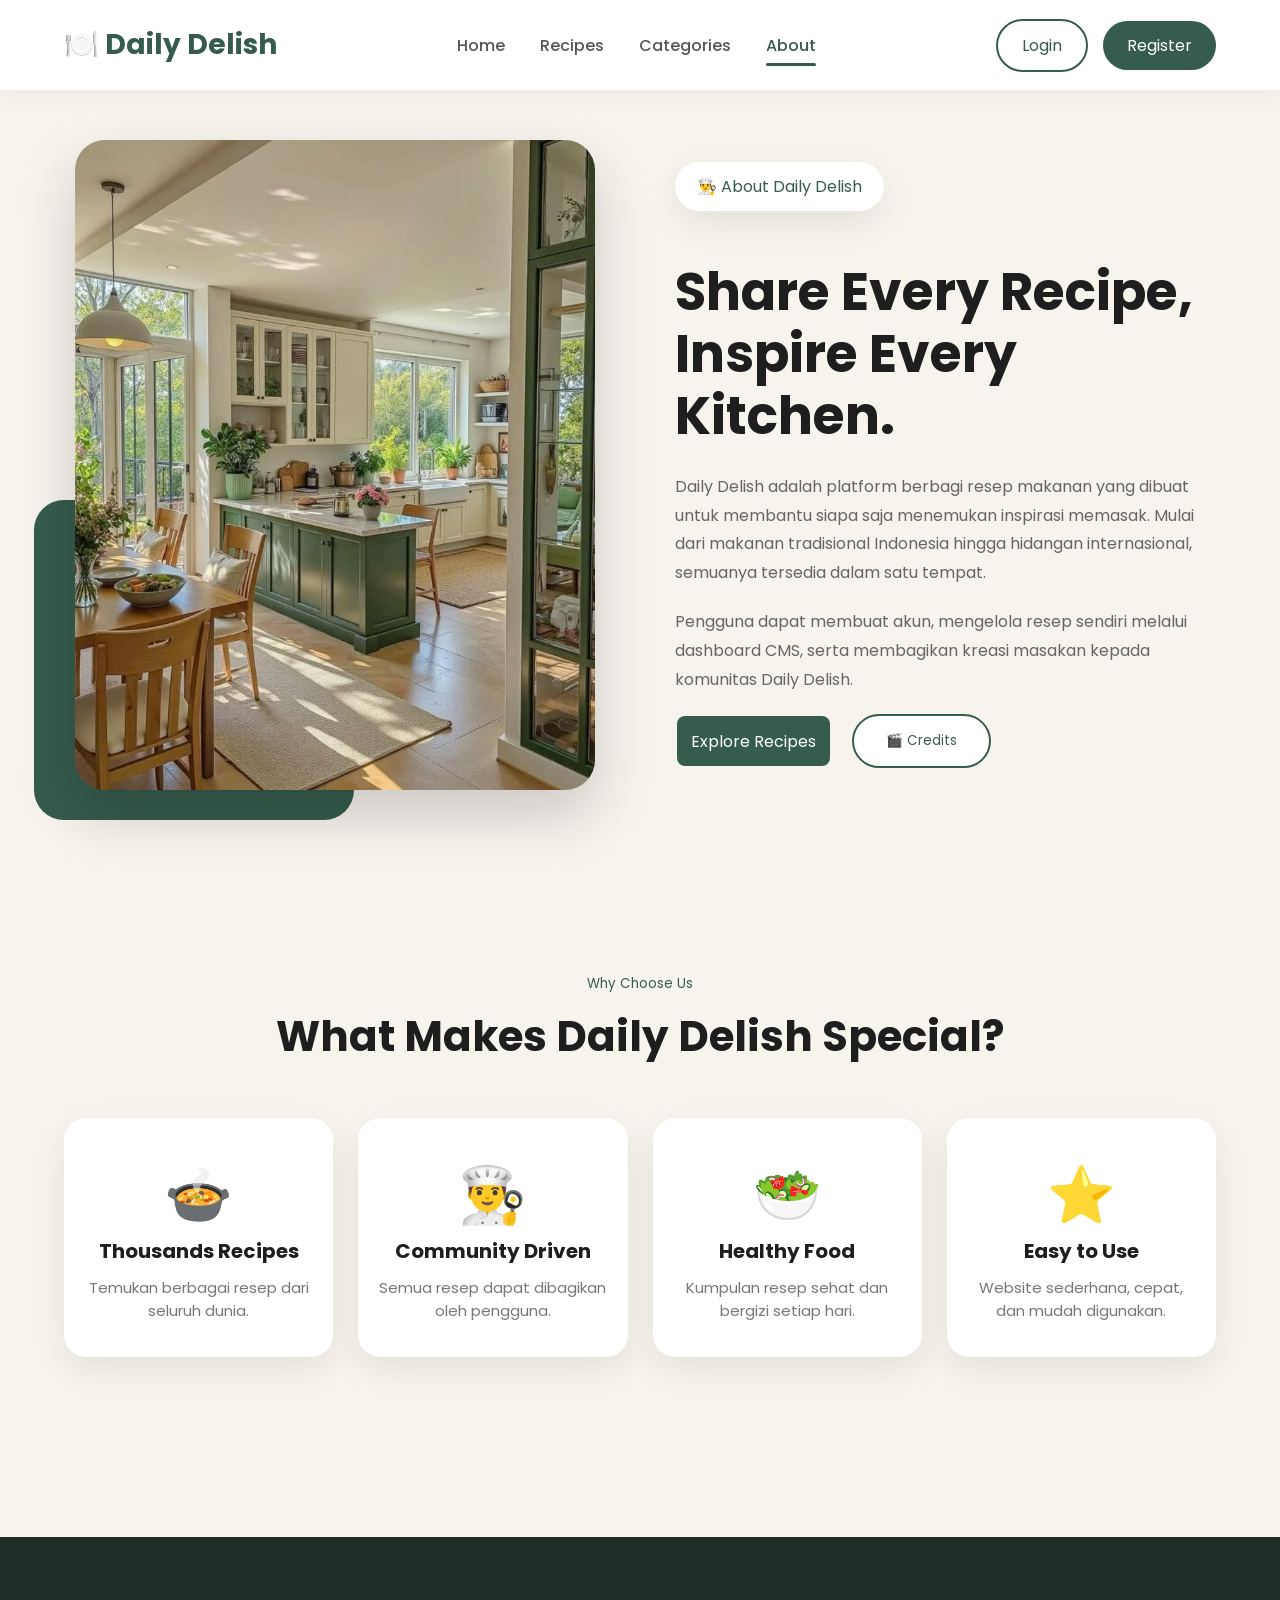
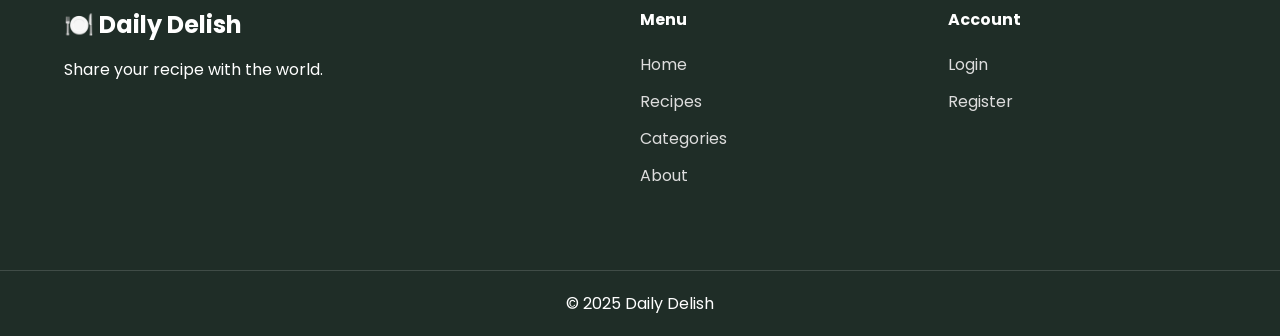
==== commit 487028b8: "Update about.html" ====
--- a/about.html
+++ b/about.html
@@ -241,23 +241,33 @@
         </p>
 
         <div class="credit-item">
-            <h3>Nama Anggota 1</h3>
-            <p>NIM : 2310XXXXX</p>
-        </div>
-
-        <div class="credit-item">
-            <h3>Nama Anggota 2</h3>
-            <p>NIM : 2310XXXXX</p>
-        </div>
-
-        <div class="credit-item">
-            <h3>Nama Anggota 3</h3>
-            <p>NIM : 2310XXXXX</p>
-        </div>
-
-        <div class="credit-item">
-            <h3>Nama Anggota 4</h3>
-            <p>NIM : 2310XXXXX</p>
+            <h3>Widya Mega Firdaus</h3>
+            <p>NIM : 202401110053</p>
+        </div>
+
+        <div class="credit-item">
+            <h3>Anita Redno Sari</h3>
+            <p>NIM : 202401110052</p>
+        </div>
+
+        <div class="credit-item">
+            <h3>Aliqa Luthfiana Syabila</h3>
+            <p>NIM : 202401110046</p>
+        </div>
+
+        <div class="credit-item">
+            <h3>Lola Marsanda</h3>
+            <p>NIM : 202401110006</p>
+        </div>
+
+        <div class="credit-item">
+            <h3>Zeinieah Amilia Putri</h3>
+            <p>NIM : 202401110056</p>
+        </div>
+
+        <div class="credit-item">
+            <h3>Ezrina Lativani</h3>
+            <p>NIM : 202401110022</p>
         </div>
 
     </div>
--- a/css/style.css
+++ b/css/style.css
@@ -2758,3 +2758,95 @@
 }
 
 }
+
+/* ===============================
+      CREDIT POPUP
+=============================== */
+
+.credit-modal{
+
+    position:fixed;
+    inset:0;
+    background:rgba(0,0,0,.55);
+    display:none;
+    justify-content:center;
+    align-items:center;
+    z-index:9999;
+
+}
+
+.credit-modal.show{
+
+    display:flex;
+
+}
+
+.credit-card{
+
+    width:90%;
+    max-width:480px;
+    background:#fff;
+    border-radius:25px;
+    padding:35px;
+    text-align:center;
+    position:relative;
+    animation:fadeUp .3s;
+
+}
+
+.close-credit{
+
+    position:absolute;
+    right:20px;
+    top:15px;
+    font-size:24px;
+    cursor:pointer;
+    color:#666;
+
+}
+
+.close-credit:hover{
+
+    color:#355C4D;
+
+}
+
+.credit-card h2{
+
+    color:#355C4D;
+    margin-bottom:8px;
+
+}
+
+.credit-subtitle{
+
+    color:#888;
+    margin-bottom:25px;
+
+}
+
+.credit-item{
+
+    padding:15px 0;
+    border-bottom:1px solid #eee;
+
+}
+
+.credit-item:last-child{
+
+    border-bottom:none;
+
+}
+
+.credit-item h3{
+
+    color:#355C4D;
+    margin-bottom:5px;
+
+}
+
+.credit-item p{
+
+    color:#777;
+
+}
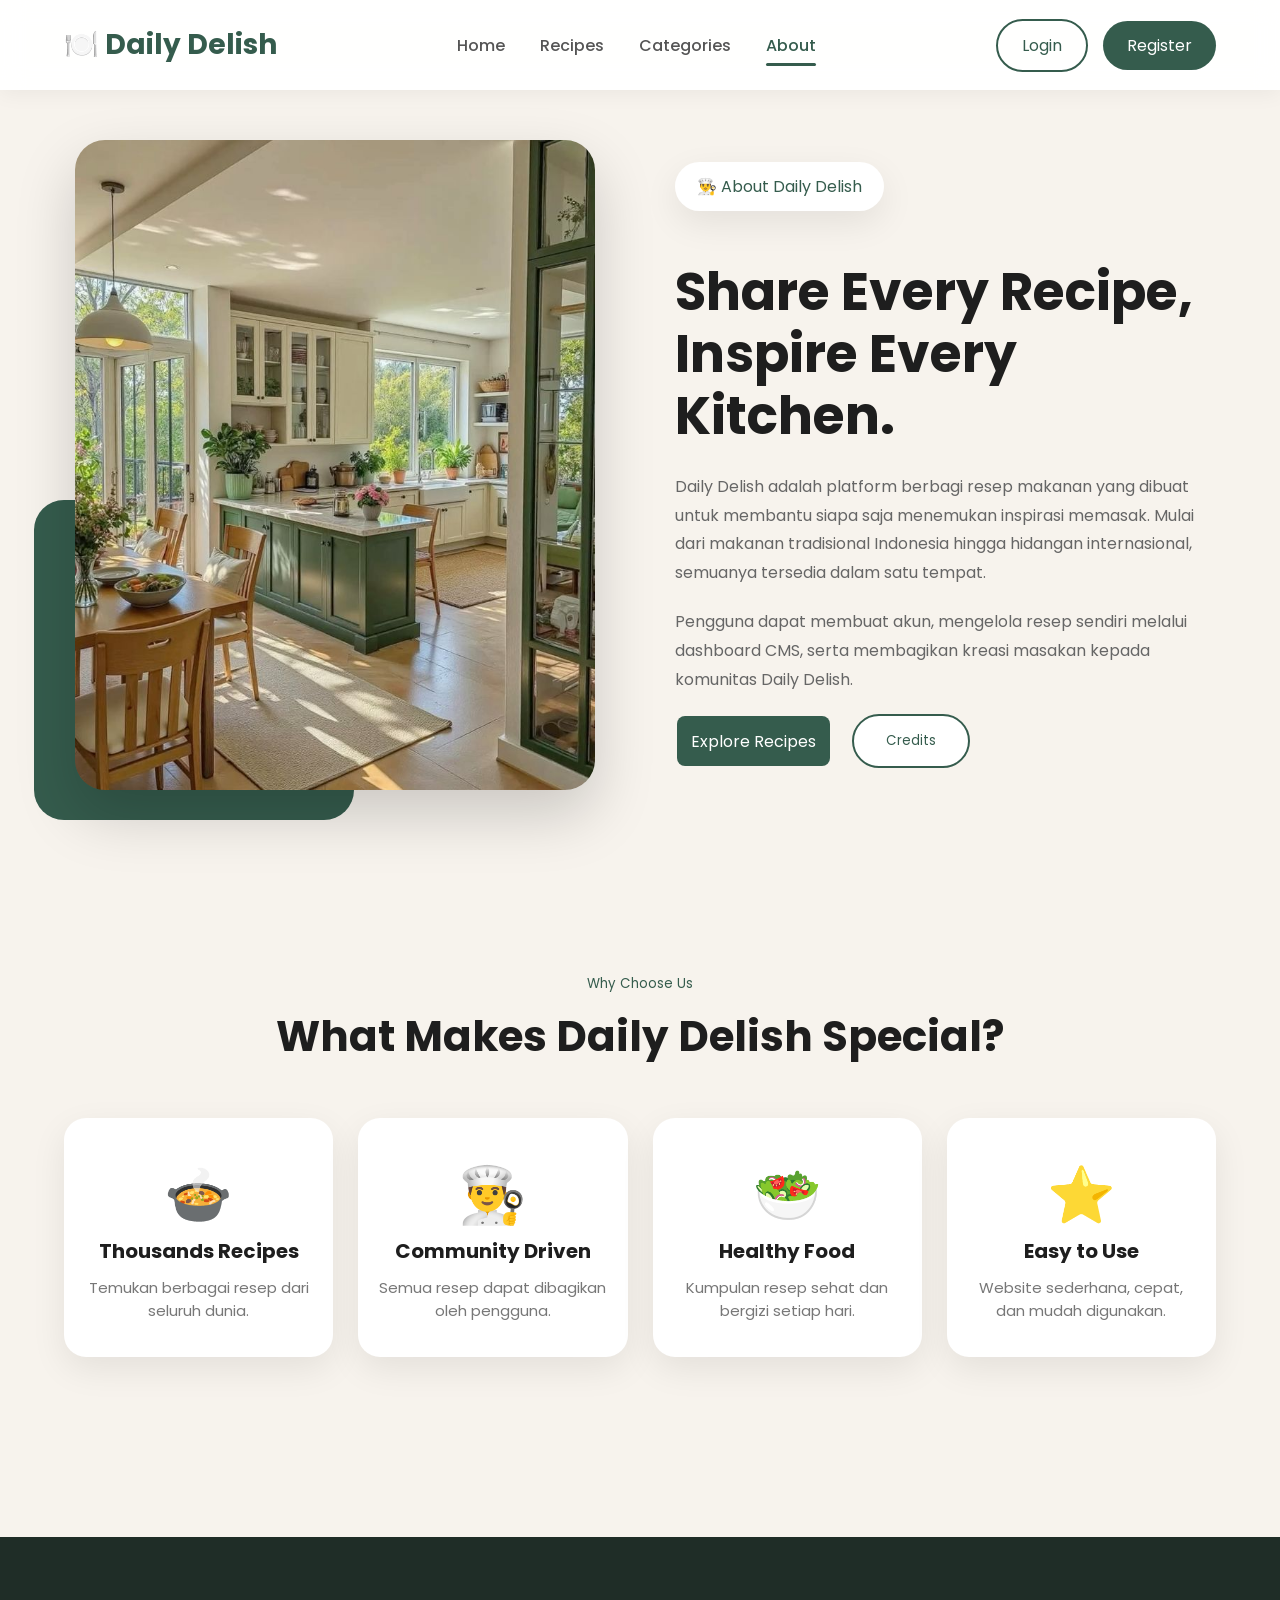
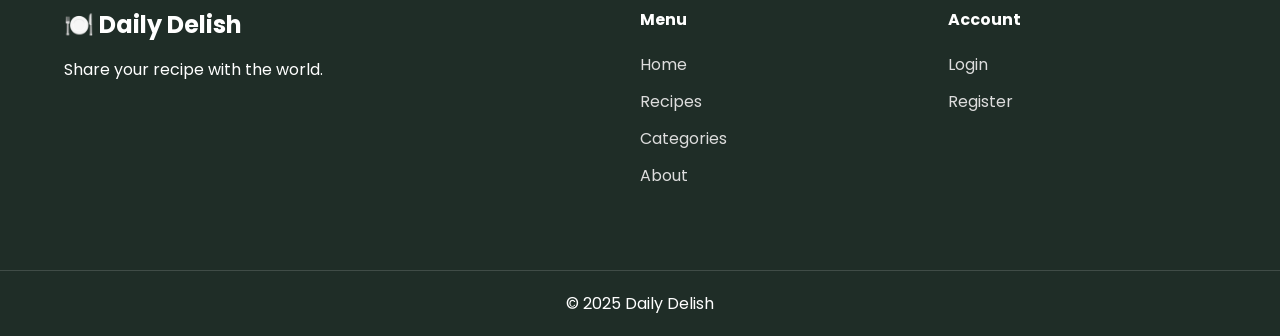
==== commit 53ecc3d7: "Update about.html" ====
--- a/about.html
+++ b/about.html
@@ -110,7 +110,7 @@
         class="secondary"
         onclick="openCredits()">
 
-        🎬 Credits
+        Credits
 
     </button>
 
@@ -270,6 +270,16 @@
             <p>NIM : 202401110022</p>
         </div>
 
+        <div class="credit-item">
+            <h3>Sabrina Ayu Kartika</h3>
+            <p>NIM : 202401110076</p>
+        </div>
+
+        <div class="credit-item">
+            <h3>nayla firzatul jannah</h3>
+            <p>NIM : 202401110005</p>
+        </div>
+
     </div>
 
     </div>
